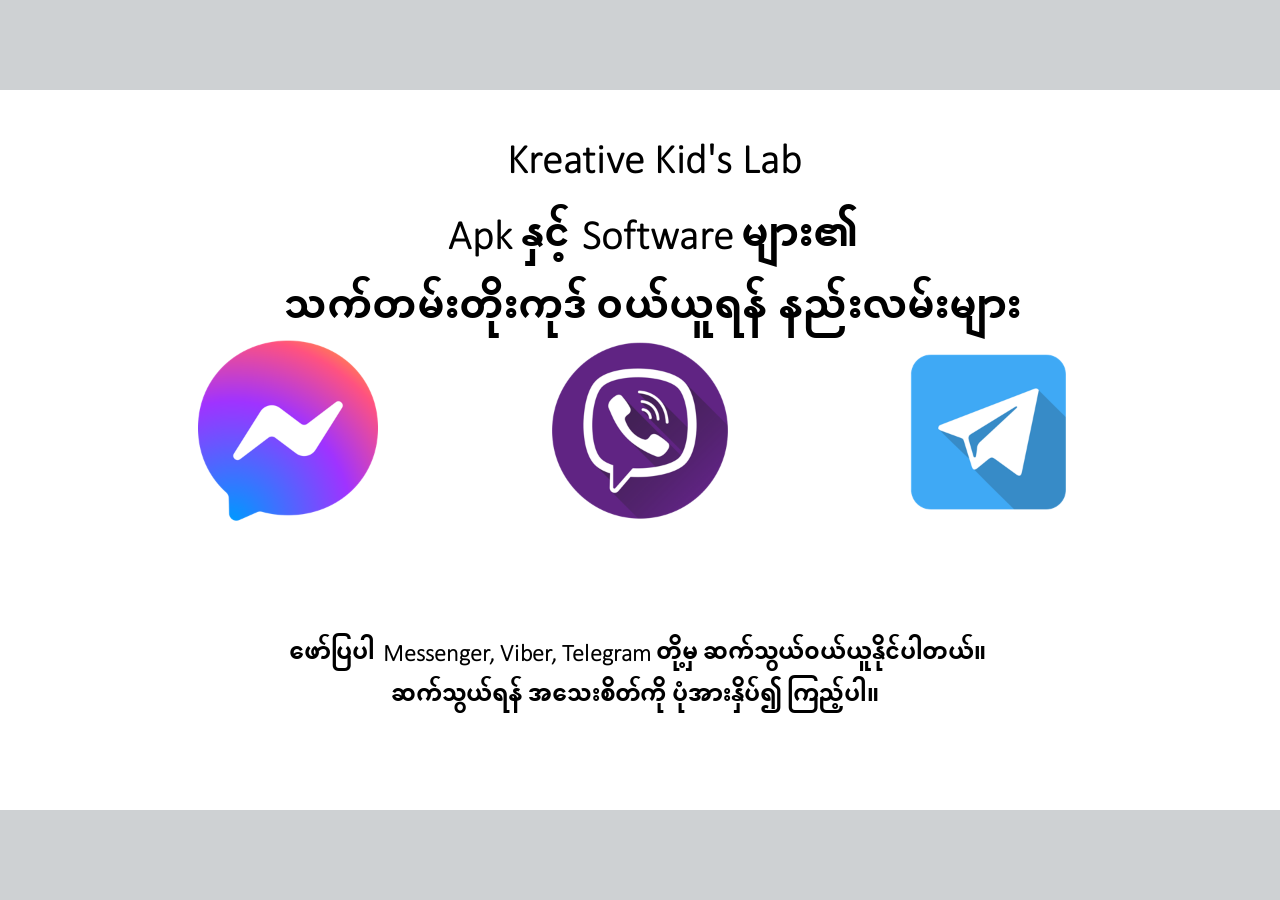
==== index.html @ 4addcc76 "initial commit" ====
<!DOCTYPE html>
<!-- Created with iSpring --><!-- 1920 1080 --><!--version 10.1.3.9004 --><!--type html --><!--mainFolder ./ -->
<html style=background-color:#ced1d3;>
<head>
    <meta http-equiv="Content-Type" content="text/html;charset=utf-8"/><meta name="viewport" content="width=device-width,initial-scale=1,minimum-scale=1,maximum-scale=1,user-scalable=no"/><meta name="format-detection" content="telephone=no"/><meta name="apple-mobile-web-app-capable" content="yes"/><meta name="apple-mobile-web-app-status-bar-style" content="black"/><meta http-equiv="X-UA-Compatible" content="IE=edge"/><meta name="msapplication-tap-highlight" content="no"/><title>buycode</title><link rel="apple-touch-icon-precomposed" href="data/apple-touch-icon.png"/><link rel="shortcut icon" type="image/ico" href="data/favicon.ico"/><style>body {background-color:#ced1d3;}#spr0_6339ac2 {display:none;}</style>
    
    
    <style>
		#playerView {
			position:relative;
			-webkit-tap-highlight-color:rgba(0,0,0,0);
			-webkit-user-select:none;
			-moz-user-select:none;
			-webkit-touch-callout:none;
			-webkit-user-drag:none;
		}
		#playerView * {
			position:absolute;
		}
		#preloader {
			width: 50px;
			height: 50px;
			position: absolute;
			top: 0;
			left: 0;
			bottom: 0;
			right: 0;
			margin: auto;
			border-radius: 10px;
			background-color: rgba(0, 0, 0, 0.5);
		}

		#preloader::after {
			content: '';
			position: absolute;
			background: url([data-uri]);
			background-size: cover;
			top: 0;
			left: 0;
			bottom: 0;
			right: 0;
			animation: preloader_spin 1s infinite linear;
			-webkit-animation: preloader_spin 1s infinite linear;
		}

		@keyframes preloader_spin { 0% {transform: rotate(0deg);} 100% {transform: rotate(360deg);} }
		@-webkit-keyframes preloader_spin { 0% {-webkit-transform: rotate(0deg);} 100% {-webkit-transform: rotate(360deg);}}
    </style>
</head>
<body>
	<div id="preloader"></div>
	<script src="data/browsersupport.js?9D2FA565"></script>
	<script src="data/player.js?9D2FA565"></script>
    <div id="content"></div>
    <div id="spr0_6339ac2"></div>
    <script>
		(function(startup){
			function start(savedPresentationState)
			{
				var presInfo = "eNrtW21v28gR/isEi0NbVFL4Tir90FISlQqWJZ1E56XnQKAkyuZZIlW+yOcEBuQizoceissVyRVu0ivup+mfdHaXpEmRenHOvSCoAp9E7s7OPDOz+8zQ5r2kLfoh/VLiZKkmyGKxzMv1osDXlKKqqNWiWGdlWZA5SRLVS7pA+yA8CC6GzsiEu2H69px+yJY5pkCfwgWjwMUQ5oeOa/Zmbp/nFZjlQG42px9yDCsV6AAZtzwvsHyzzzIltsT3ywwj/B6kTPrhS9pGH2foA259NzALtEE//ApP0LMZiHn4FkR4DtsbGxPPxMP46vL5ZYFI215KWtgsPUtL81t0+0lpdov0bLM0cvNWeJwGImFhEoms5klaWNwsPE8KK5sxe3kw1kubOTjWS49T0uUt0oOUtLxZeh6kpLd4OR8lpQVms7Sfwi0z+dEGcXqa2sHo1Hj0JYzP0LgRjU9Wd0GBdtF2oS/xrn9JjyOtl5FdpOrANQ3fmpvUgTX6tUc1jQGlzs6o5eLtccAyvLZcvMIXMv5UqZ4z9s8N1wSJGzxUQZ9cFV8ry6vvYOLH5WJBxJeLN5GcGkos3uAFNfxZjwYX5Ha5+EdoZ7n493Lxr0gLuWCWi/cRMCTxdrn4W1r3h4y1HJAQ9wairbpUFoQqIxRFtsIVhYrEFitKTSvCUE3kazIncPwlSRI9Mnzj+IE3sUYmW/oabefh6ugQ7/JRnAZICFO4zc83/5/[base64]/vezic4sgs5isQwhsAgK7MwSFExEERoJ0iKwo8XeEwCUhcAkI3M4QWF7kk2FAEMRSuVxWWEkpCyIa2R0Q/5yUMIQjPq9U8iRuoZKIfSsso9XrUr0oqxVoGiWlVlTqDFusViSVVfmyomoMYt95sq4lGZfL5WFuFx7+KOAUobJ74Nt8Ns+wAZDNeyKxMpe5/RBRUchh1IGDfprnlk2hKnEHf2PyW8R8FJu5yblFnPM20vI6SYCxpg8RY92kuekmrihAT8cBw6jMsZtEvhKRpBdvVj3+49nZpDRwnDPPd3DB/E8E831O6DBbJ+i0etdqgIrBR6Y1f5tFMDKOpeKEdl+K4XH/cPwg7hRIGEn5iVXFLr9O+0g2a5WKK1Xi4irpysotFQUvLm3v8orzuzwZCORVIrr/TJmBKhu3BXhIi3uNW7nbNmlt43KTqYObT+1qila8+zGd0HV+/UxfDmbGRdwKSsmNFwowZVlmGVEssyz1m9tz8tsof+n4x01BBXv/Kh0PcluLsv0hcUtwclFUqlRv6Jqm7Z06PrXG+ZXEf58TrzUB+uty8V1MGmQBMNZrKmKNsBfKqMqevVSzRCW6y5idPiTO0S5uJM/dD5G26y1d4m6hvY7O1fs4/[base64]/trvlduus7g/6MO+usrx8yTHsPv3zYoTuOkGRY5neSVGbKjMKwMrPvi/d98b4v3vfF+7543xd/0r54bbXa98T7nnhzT5z4m9Cd2+JaReM0pSoURbkmFAVVVYoV9Mc/RVNZAC3KvMBtbIuF3LZY2KUt/hjcn3FnnOvup2qOV/+OuPqbY3MUDA3fcux9g7xvkPcN8r5B3jfI+wb5kzbImyrWvkfe98hreuRwgLxi2KnbNG5F6fbMtKmegd9iDWA+bF7Hts+Uzp3xmIZ1Kv2QLTGSogiyJEqcWKBrCDVX5sqSIosY64rAKC1wArfR641ge7DVOHvPxvELL/[base64]/Z4IJ+hgEvu/YpaFj+6btl2zHnRoIz6/q+B8gWZFw5qabNz82hmZiucgpldrqdLRWqMi1KvJ8ZpyYpYExPDtxncAeobmqVmNrPH4xvIEAdip9tVrVer1Gpan11W5D7TfVitbsV9TqQV9v9yvao0YLVj5yKB9+Tk1qYJ5Ytm3ZJ5QzxgP4lxtgbr2utq63D/sdtaU1QVXFAcxTqmK4mxa11MeNR6reaLf6lSNY34L6RreMuXVCHsGJ594mFT1N1xutR2ihOhyanmcNrInlXwBn+D44sHlxs1HTYGVvm3d6uxO7pjuzfL+Oao02uNTtEo/wSgQrGFkOZRuui53KrOs01Wdat9+rarAWaWjr/d5Rp9Pu6loN2UPht6bBhMTE8igbuh8vmM0c1zdHlGXjDBkp76dOjkO9g0arD1Yw2nC40Wzoz/qHbRwHPXBtCmzcUVer3T1Um2kl4/EuWh5D/PNi9hjysSlmT1RdA5vdA4Kj2tVgoNZ/0tD/hJgAvVwPkTm3/FPK6s1ctJHNuTEJSAjhDHmx1ugQqJ1OuAljFBU4VkSo2m7p3XaT7IF+S3uqo42KvnKmO13tMapl6ItMH3W7Wksn263f6OEUV9uHnaZGUvzMCahTY26i4ze3zHOcUKAKyw1PHppA9GHZQRjEWvtQBc+7Wk/vNqooeGgfO657USDbIfBPHRe0etTI8ozBBOKBVKNQoPmZa3pggQTEQVsINtbImRqWXSIWADFsy47a6z1pdxFKDejLpQxqZnjeueOOUmiT+sj6RqvaBr+relIH2szxerBo2UPAbA79aA3YVLE7YbSeNFq19pO+TkKOAjUNPB+CMZ1NTN/Eti0EzBgSyjDH6K3PiQksgl0FIziEoVeHsIXURxrw1VNIA8piOzvRPkDtx0F24pmGiAZ94qkEf0FWo1zEKR0aKLSTi/AkoBjNLSfwYATFDTKCkXmlPG097csjSEFDba7bIGRxdP5PrDm0SxBW0w31wQaEUgDk2P/[base64]/fhoYVqHE8JhN6AwDfTw0yyCadOlPUIyP1pC+CIoJi0tY1ksHbshTX6TsVpnyt6WIVa95YrvI13VaBqEZHyu6xOm81jRPzcw2vpOTy8r8K1gtY";
				PresentationPlayer.start(presInfo, "content", "playerView", onPlayerInit, savedPresentationState);
				function onPlayerInit(player)
				{
					(function(player){
	(function(player)
{
	function findConnector(win)
	{
		var retries = 0;
		while (!win.ispringPresentationConnector && win.parent && win.parent != win)
		{
			++retries;
			if (retries > 7)
			{
				return null;
			}

			win = win.parent;
		}
		return win.ispringPresentationConnector;
	}

	function getConnector()
	{
		var api = findConnector(window);
		if (!api && window.opener && (typeof(window.opener) != "undefined"))
		{
			api = findConnector(window.opener);
		}
		return api;
	}

	var connector = getConnector();
	if (connector)
	{
		connector.register(player);
	}
})(player);

})(player);

					var preloader = document.getElementById("preloader");
					preloader.parentNode.removeChild(preloader);
				}
			}

			if (startup)
				startup(start);
			else
				start();
		})();
    </script>
</body>
</html>
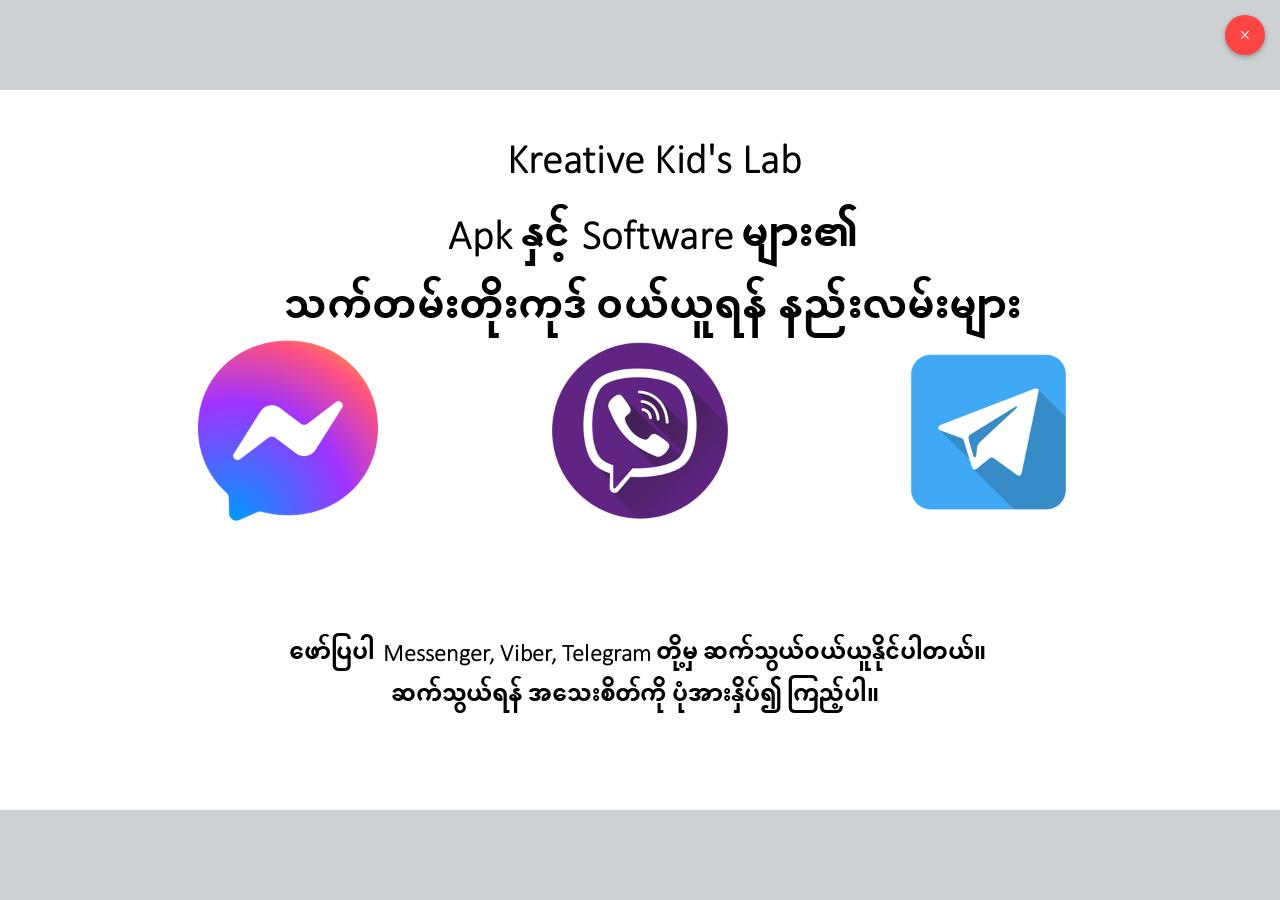
==== commit d2e2a0de: "Update index.html" ====
--- a/index.html
+++ b/index.html
@@ -47,6 +47,38 @@
 		@-webkit-keyframes preloader_spin { 0% {-webkit-transform: rotate(0deg);} 100% {-webkit-transform: rotate(360deg);}}
     </style>
 </head>
+	<div id="closeButton" style="
+    position: fixed;
+    top: 15px;
+    right: 15px;
+    width: 40px;
+    height: 40px;
+    background: #ff4444;
+    color: white;
+    border-radius: 50%;
+    text-align: center;
+    line-height: 40px;
+    font-size: 20px;
+    cursor: pointer;
+    z-index: 10000;
+    box-shadow: 0 2px 5px rgba(0,0,0,0.3);
+">×</div>
+
+<script>
+document.getElementById('closeButton').addEventListener('click', function() {
+    // Browser tab ကိုပိတ်ခြင်း
+    if (window.opener && !window.opener.closed) {
+        window.close();
+    } else {
+        // Alternative method
+        window.history.length > 1 ? window.history.back() : window.close();
+    }
+});
+
+// ဒါမှမဟုတ် parent window ကိုပြန်ပို့ခြင်း
+// window.parent.postMessage('closePresentation', '*');
+</script>
+
 <body>
 	<div id="preloader"></div>
 	<script src="data/browsersupport.js?9D2FA565"></script>
@@ -111,4 +143,4 @@
 		})();
     </script>
 </body>
-</html>+</html>
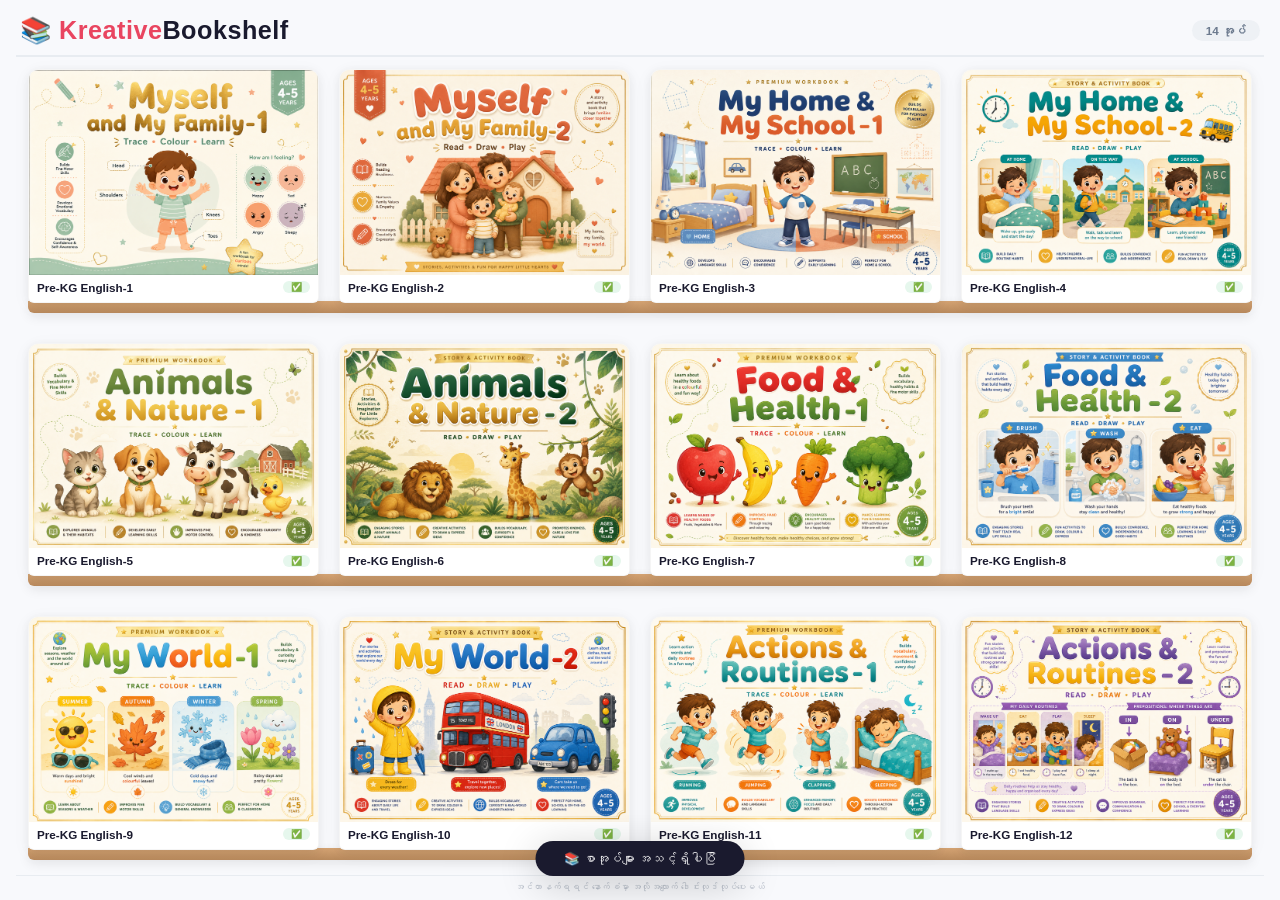
==== commit 19de1777: "Add files via upload" ====
--- a/index.html
+++ b/index.html
@@ -1,146 +1,601 @@
-<!DOCTYPE html>
-<!-- Created with iSpring --><!-- 1920 1080 --><!--version 10.1.3.9004 --><!--type html --><!--mainFolder ./ -->
-<html style=background-color:#ced1d3;>
-<head>
-    <meta http-equiv="Content-Type" content="text/html;charset=utf-8"/><meta name="viewport" content="width=device-width,initial-scale=1,minimum-scale=1,maximum-scale=1,user-scalable=no"/><meta name="format-detection" content="telephone=no"/><meta name="apple-mobile-web-app-capable" content="yes"/><meta name="apple-mobile-web-app-status-bar-style" content="black"/><meta http-equiv="X-UA-Compatible" content="IE=edge"/><meta name="msapplication-tap-highlight" content="no"/><title>buycode</title><link rel="apple-touch-icon-precomposed" href="data/apple-touch-icon.png"/><link rel="shortcut icon" type="image/ico" href="data/favicon.ico"/><style>body {background-color:#ced1d3;}#spr0_6339ac2 {display:none;}</style>
-    
-    
-    <style>
-		#playerView {
-			position:relative;
-			-webkit-tap-highlight-color:rgba(0,0,0,0);
-			-webkit-user-select:none;
-			-moz-user-select:none;
-			-webkit-touch-callout:none;
-			-webkit-user-drag:none;
-		}
-		#playerView * {
-			position:absolute;
-		}
-		#preloader {
-			width: 50px;
-			height: 50px;
-			position: absolute;
-			top: 0;
-			left: 0;
-			bottom: 0;
-			right: 0;
-			margin: auto;
-			border-radius: 10px;
-			background-color: rgba(0, 0, 0, 0.5);
-		}
-
-		#preloader::after {
-			content: '';
-			position: absolute;
-			background: url([data-uri]);
-			background-size: cover;
-			top: 0;
-			left: 0;
-			bottom: 0;
-			right: 0;
-			animation: preloader_spin 1s infinite linear;
-			-webkit-animation: preloader_spin 1s infinite linear;
-		}
-
-		@keyframes preloader_spin { 0% {transform: rotate(0deg);} 100% {transform: rotate(360deg);} }
-		@-webkit-keyframes preloader_spin { 0% {-webkit-transform: rotate(0deg);} 100% {-webkit-transform: rotate(360deg);}}
-    </style>
-</head>
-	<div id="closeButton" style="
-    position: fixed;
-    top: 15px;
-    right: 15px;
-    width: 40px;
-    height: 40px;
-    background: #ff4444;
-    color: white;
-    border-radius: 50%;
-    text-align: center;
-    line-height: 40px;
-    font-size: 20px;
-    cursor: pointer;
-    z-index: 10000;
-    box-shadow: 0 2px 5px rgba(0,0,0,0.3);
-">×</div>
-
-<script>
-document.getElementById('closeButton').addEventListener('click', function() {
-    // Browser tab ကိုပိတ်ခြင်း
-    if (window.opener && !window.opener.closed) {
-        window.close();
-    } else {
-        // Alternative method
-        window.history.length > 1 ? window.history.back() : window.close();
-    }
-});
-
-// ဒါမှမဟုတ် parent window ကိုပြန်ပို့ခြင်း
-// window.parent.postMessage('closePresentation', '*');
-</script>
-
-<body>
-	<div id="preloader"></div>
-	<script src="data/browsersupport.js?9D2FA565"></script>
-	<script src="data/player.js?9D2FA565"></script>
-    <div id="content"></div>
-    <div id="spr0_6339ac2"></div>
-    <script>
-		(function(startup){
-			function start(savedPresentationState)
-			{
-				var presInfo = "eNrtW21v28gR/isEi0NbVFL4Tir90FISlQqWJZ1E56XnQKAkyuZZIlW+yOcEBuQizoceissVyRVu0ivup+mfdHaXpEmRenHOvSCoAp9E7s7OPDOz+8zQ5r2kLfoh/VLiZKkmyGKxzMv1osDXlKKqqNWiWGdlWZA5SRLVS7pA+yA8CC6GzsiEu2H69px+yJY5pkCfwgWjwMUQ5oeOa/Zmbp/nFZjlQG42px9yDCsV6AAZtzwvsHyzzzIltsT3ywwj/B6kTPrhS9pGH2foA259NzALtEE//ApP0LMZiHn4FkR4DtsbGxPPxMP46vL5ZYFI215KWtgsPUtL81t0+0lpdov0bLM0cvNWeJwGImFhEoms5klaWNwsPE8KK5sxe3kw1kubOTjWS49T0uUt0oOUtLxZeh6kpLd4OR8lpQVms7Sfwi0z+dEGcXqa2sHo1Hj0JYzP0LgRjU9Wd0GBdtF2oS/xrn9JjyOtl5FdpOrANQ3fmpvUgTX6tUc1jQGlzs6o5eLtccAyvLZcvMIXMv5UqZ4z9s8N1wSJGzxUQZ9cFV8ry6vvYOLH5WJBxJeLN5GcGkos3uAFNfxZjwYX5Ha5+EdoZ7n493Lxr0gLuWCWi/cRMCTxdrn4W1r3h4y1HJAQ9wairbpUFoQqIxRFtsIVhYrEFitKTSvCUE3kazIncPwlSRI9Mnzj+IE3sUYmW/oabefh6ugQ7/JRnAZICFO4zc83/5/[base64]/vezic4sgs5isQwhsAgK7MwSFExEERoJ0iKwo8XeEwCUhcAkI3M4QWF7kk2FAEMRSuVxWWEkpCyIa2R0Q/5yUMIQjPq9U8iRuoZKIfSsso9XrUr0oqxVoGiWlVlTqDFusViSVVfmyomoMYt95sq4lGZfL5WFuFx7+KOAUobJ74Nt8Ns+wAZDNeyKxMpe5/RBRUchh1IGDfprnlk2hKnEHf2PyW8R8FJu5yblFnPM20vI6SYCxpg8RY92kuekmrihAT8cBw6jMsZtEvhKRpBdvVj3+49nZpDRwnDPPd3DB/E8E831O6DBbJ+i0etdqgIrBR6Y1f5tFMDKOpeKEdl+K4XH/cPwg7hRIGEn5iVXFLr9O+0g2a5WKK1Xi4irpysotFQUvLm3v8orzuzwZCORVIrr/TJmBKhu3BXhIi3uNW7nbNmlt43KTqYObT+1qila8+zGd0HV+/UxfDmbGRdwKSsmNFwowZVlmGVEssyz1m9tz8tsof+n4x01BBXv/Kh0PcluLsv0hcUtwclFUqlRv6Jqm7Z06PrXG+ZXEf58TrzUB+uty8V1MGmQBMNZrKmKNsBfKqMqevVSzRCW6y5idPiTO0S5uJM/dD5G26y1d4m6hvY7O1fs4/[base64]/trvlduus7g/6MO+usrx8yTHsPv3zYoTuOkGRY5neSVGbKjMKwMrPvi/d98b4v3vfF+7543xd/0r54bbXa98T7nnhzT5z4m9Cd2+JaReM0pSoURbkmFAVVVYoV9Mc/RVNZAC3KvMBtbIuF3LZY2KUt/hjcn3FnnOvup2qOV/+OuPqbY3MUDA3fcux9g7xvkPcN8r5B3jfI+wb5kzbImyrWvkfe98hreuRwgLxi2KnbNG5F6fbMtKmegd9iDWA+bF7Hts+Uzp3xmIZ1Kv2QLTGSogiyJEqcWKBrCDVX5sqSIosY64rAKC1wArfR641ge7DVOHvPxvELL/[base64]/Z4IJ+hgEvu/YpaFj+6btl2zHnRoIz6/q+B8gWZFw5qabNz82hmZiucgpldrqdLRWqMi1KvJ8ZpyYpYExPDtxncAeobmqVmNrPH4xvIEAdip9tVrVer1Gpan11W5D7TfVitbsV9TqQV9v9yvao0YLVj5yKB9+Tk1qYJ5Ytm3ZJ5QzxgP4lxtgbr2utq63D/sdtaU1QVXFAcxTqmK4mxa11MeNR6reaLf6lSNY34L6RreMuXVCHsGJ594mFT1N1xutR2ihOhyanmcNrInlXwBn+D44sHlxs1HTYGVvm3d6uxO7pjuzfL+Oao02uNTtEo/wSgQrGFkOZRuui53KrOs01Wdat9+rarAWaWjr/d5Rp9Pu6loN2UPht6bBhMTE8igbuh8vmM0c1zdHlGXjDBkp76dOjkO9g0arD1Yw2nC40Wzoz/qHbRwHPXBtCmzcUVer3T1Um2kl4/EuWh5D/PNi9hjysSlmT1RdA5vdA4Kj2tVgoNZ/0tD/hJgAvVwPkTm3/FPK6s1ctJHNuTEJSAjhDHmx1ugQqJ1OuAljFBU4VkSo2m7p3XaT7IF+S3uqo42KvnKmO13tMapl6ItMH3W7Wksn263f6OEUV9uHnaZGUvzMCahTY26i4ze3zHOcUKAKyw1PHppA9GHZQRjEWvtQBc+7Wk/vNqooeGgfO657USDbIfBPHRe0etTI8ozBBOKBVKNQoPmZa3pggQTEQVsINtbImRqWXSIWADFsy47a6z1pdxFKDejLpQxqZnjeueOOUmiT+sj6RqvaBr+relIH2szxerBo2UPAbA79aA3YVLE7YbSeNFq19pO+TkKOAjUNPB+CMZ1NTN/Eti0EzBgSyjDH6K3PiQksgl0FIziEoVeHsIXURxrw1VNIA8piOzvRPkDtx0F24pmGiAZ94qkEf0FWo1zEKR0aKLSTi/AkoBjNLSfwYATFDTKCkXmlPG097csjSEFDba7bIGRxdP5PrDm0SxBW0w31wQaEUgDk2P/[base64]/fhoYVqHE8JhN6AwDfTw0yyCadOlPUIyP1pC+CIoJi0tY1ksHbshTX6TsVpnyt6WIVa95YrvI13VaBqEZHyu6xOm81jRPzcw2vpOTy8r8K1gtY";
-				PresentationPlayer.start(presInfo, "content", "playerView", onPlayerInit, savedPresentationState);
-				function onPlayerInit(player)
-				{
-					(function(player){
-	(function(player)
-{
-	function findConnector(win)
-	{
-		var retries = 0;
-		while (!win.ispringPresentationConnector && win.parent && win.parent != win)
-		{
-			++retries;
-			if (retries > 7)
-			{
-				return null;
-			}
-
-			win = win.parent;
-		}
-		return win.ispringPresentationConnector;
-	}
-
-	function getConnector()
-	{
-		var api = findConnector(window);
-		if (!api && window.opener && (typeof(window.opener) != "undefined"))
-		{
-			api = findConnector(window.opener);
-		}
-		return api;
-	}
-
-	var connector = getConnector();
-	if (connector)
-	{
-		connector.register(player);
-	}
-})(player);
-
-})(player);
-
-					var preloader = document.getElementById("preloader");
-					preloader.parentNode.removeChild(preloader);
-				}
-			}
-
-			if (startup)
-				startup(start);
-			else
-				start();
-		})();
-    </script>
-</body>
-</html>
+<!DOCTYPE html>
+<html lang="my">
+<head>
+    <meta charset="UTF-8">
+    <meta name="viewport" content="width=device-width, initial-scale=1.0, maximum-scale=1.0, minimum-scale=1.0, user-scalable=no, viewport-fit=cover">
+    <meta name="screen-orientation" content="landscape">
+    <title>Kreative Books Shelf</title>
+    <style>
+        * {
+            margin: 0;
+            padding: 0;
+            box-sizing: border-box;
+        }
+        html,
+        body {
+            width: 100%;
+            height: 100%;
+            overflow: hidden;
+            background: #ffffff;
+            font-family: 'Segoe UI', Tahoma, Geneva, Verdana, sans-serif;
+            color: #1a1a2e;
+            position: fixed;
+            top: 0;
+            left: 0;
+        }
+        #app {
+            width: 100vw;
+            height: 100vh;
+            height: 100dvh;
+            display: flex;
+            flex-direction: column;
+            background: #f8f9fc;
+            overflow: hidden;
+            padding: 10px 16px 6px 16px;
+        }
+        .header {
+            display: flex;
+            align-items: center;
+            justify-content: space-between;
+            padding: 6px 4px 10px 4px;
+            flex-shrink: 0;
+            border-bottom: 2px solid #e8ecf1;
+        }
+        .header h1 {
+            font-size: clamp(18px, 2.8vh, 32px);
+            font-weight: 800;
+            color: #1a1a2e;
+            letter-spacing: 0.5px;
+        }
+        .header h1 span {
+            color: #e94560;
+        }
+        .header .badge {
+            font-size: clamp(10px, 1.3vh, 14px);
+            color: #6c7a8e;
+            background: #eef1f5;
+            padding: 4px 14px;
+            border-radius: 20px;
+            font-weight: 600;
+        }
+        .shelf-container {
+            flex: 1;
+            overflow-y: auto;
+            overflow-x: hidden;
+            padding: 12px 0 8px 0;
+            scroll-behavior: smooth;
+            scrollbar-width: thin;
+            scrollbar-color: #d0d5dd #f0f2f5;
+        }
+        .shelf-container::-webkit-scrollbar {
+            width: 6px;
+        }
+        .shelf-container::-webkit-scrollbar-track {
+            background: #f0f2f5;
+            border-radius: 4px;
+        }
+        .shelf-container::-webkit-scrollbar-thumb {
+            background: #d0d5dd;
+            border-radius: 4px;
+        }
+        .shelf-container::-webkit-scrollbar-thumb:hover {
+            background: #b0b8c4;
+        }
+        .shelf-row {
+            margin-bottom: 28px;
+            position: relative;
+        }
+        .shelf-row::after {
+            content: '';
+            position: absolute;
+            bottom: -6px;
+            left: 2%;
+            width: 96%;
+            height: 10px;
+            background: linear-gradient(180deg, #d4a373, #b8895c);
+            border-radius: 0 0 6px 6px;
+            box-shadow: 0 4px 12px rgba(0, 0, 0, 0.08);
+            z-index: 0;
+        }
+        .shelf-row::before {
+            content: '';
+            position: absolute;
+            bottom: -10px;
+            left: 4%;
+            width: 92%;
+            height: 14px;
+            background: radial-gradient(ellipse at 50% 0%, rgba(0, 0, 0, 0.06) 0%, transparent 70%);
+            z-index: 0;
+            filter: blur(4px);
+        }
+        .book-grid {
+            display: grid;
+            grid-template-columns: repeat(4, 1fr);
+            gap: 18px 14px;
+            padding: 0 6px 4px 6px;
+            position: relative;
+            z-index: 1;
+        }
+        .book-card {
+            background: #ffffff;
+            border-radius: 10px 10px 6px 6px;
+            overflow: hidden;
+            cursor: pointer;
+            transition: 0.25s ease;
+            box-shadow: 0 2px 8px rgba(0, 0, 0, 0.06), 0 4px 20px rgba(0, 0, 0, 0.04);
+            border: 1px solid rgba(0, 0, 0, 0.04);
+            display: flex;
+            flex-direction: column;
+            position: relative;
+        }
+        .book-card:hover {
+            transform: translateY(-4px);
+            box-shadow: 0 6px 20px rgba(0, 0, 0, 0.10), 0 8px 30px rgba(0, 0, 0, 0.06);
+        }
+        .book-card:active {
+            transform: scale(0.95) translateY(-2px);
+        }
+        .book-card .cover-wrap {
+            position: relative;
+            width: 100%;
+            padding-bottom: 70.8%;
+            background: #f0f2f5;
+            overflow: hidden;
+        }
+        .book-card .cover-wrap img {
+            position: absolute;
+            top: 0;
+            left: 0;
+            width: 100%;
+            height: 100%;
+            object-fit: cover;
+            display: block;
+            background: #f0f2f5;
+            transition: 0.3s;
+        }
+        .book-card .cover-wrap img:hover {
+            transform: scale(1.02);
+        }
+        .book-card .cover-wrap .placeholder {
+            position: absolute;
+            top: 0;
+            left: 0;
+            width: 100%;
+            height: 100%;
+            display: flex;
+            align-items: center;
+            justify-content: center;
+            background: linear-gradient(135deg, #e8ecf1, #d5dbe4);
+            font-size: clamp(28px, 5vh, 50px);
+            color: rgba(0, 0, 0, 0.10);
+        }
+        .book-card .book-info {
+            padding: 6px 8px 8px 8px;
+            display: flex;
+            justify-content: space-between;
+            align-items: center;
+            gap: 6px;
+            background: #ffffff;
+            flex-shrink: 0;
+        }
+        .book-card .book-title {
+            font-size: clamp(10px, 1.3vh, 14px);
+            font-weight: 600;
+            color: #1a1a2e;
+            white-space: nowrap;
+            overflow: hidden;
+            text-overflow: ellipsis;
+            flex: 1;
+            min-width: 0;
+        }
+        .status-badge {
+            font-size: clamp(8px, 1vh, 11px);
+            padding: 1px 8px;
+            border-radius: 12px;
+            font-weight: 600;
+            white-space: nowrap;
+            flex-shrink: 0;
+            transition: 0.3s;
+        }
+        .status-badge.ready {
+            background: #e6f7ed;
+            color: #1a9c5e;
+        }
+        .status-badge.downloading {
+            background: #fef3e2;
+            color: #d4880f;
+            animation: pulse 0.9s infinite;
+        }
+        .status-badge.pending {
+            background: #f0f2f5;
+            color: #8a9aa8;
+        }
+        @keyframes pulse {
+            0%,
+            100% {
+                opacity: 1;
+            }
+            50% {
+                opacity: 0.4;
+            }
+        }
+        .book-card .progress-wrap {
+            height: 3px;
+            background: #eef1f5;
+            border-radius: 2px;
+            margin: 0 8px 6px 8px;
+            overflow: hidden;
+            flex-shrink: 0;
+        }
+        .book-card .progress-wrap .fill {
+            height: 100%;
+            width: 0%;
+            background: linear-gradient(90deg, #e94560, #f7971e);
+            border-radius: 2px;
+            transition: 0.4s ease;
+        }
+        #notification {
+            position: fixed;
+            bottom: 24px;
+            left: 50%;
+            transform: translateX(-50%) translateY(80px);
+            background: #1a1a2e;
+            color: #fff;
+            padding: 10px 28px;
+            border-radius: 30px;
+            font-size: clamp(12px, 1.4vh, 15px);
+            opacity: 0;
+            transition: 0.5s cubic-bezier(0.16, 1, 0.3, 1);
+            pointer-events: none;
+            max-width: 92%;
+            text-align: center;
+            z-index: 999;
+            box-shadow: 0 8px 40px rgba(0, 0, 0, 0.2);
+            font-weight: 500;
+        }
+        #notification.show {
+            opacity: 1;
+            transform: translateX(-50%) translateY(0px);
+        }
+        #webview-container {
+            display: none;
+            width: 100vw;
+            height: 100vh;
+            height: 100dvh;
+            position: fixed;
+            top: 0;
+            left: 0;
+            z-index: 1000;
+            background: #ffffff;
+            overflow: hidden;
+        }
+        #webview-container iframe {
+            width: 100%;
+            height: 100%;
+            border: none;
+            display: block;
+            background: #ffffff;
+        }
+        #close-btn {
+            position: absolute;
+            top: 14px;
+            right: 18px;
+            font-size: clamp(22px, 3.5vh, 32px);
+            color: #1a1a2e;
+            background: rgba(255, 255, 255, 0.92);
+            backdrop-filter: blur(8px);
+            border: 1px solid rgba(0, 0, 0, 0.08);
+            border-radius: 50%;
+            width: clamp(38px, 5.5vh, 48px);
+            height: clamp(38px, 5.5vh, 48px);
+            cursor: pointer;
+            z-index: 1001;
+            transition: 0.2s;
+            display: flex;
+            align-items: center;
+            justify-content: center;
+            line-height: 1;
+            box-shadow: 0 4px 20px rgba(0, 0, 0, 0.10);
+            font-weight: 700;
+        }
+        #close-btn:active {
+            transform: scale(0.88);
+            background: #f0f2f5;
+        }
+        @media (orientation: landscape) {
+            .book-grid {
+                grid-template-columns: repeat(4, 1fr);
+                gap: 16px 12px;
+            }
+        }
+        @media (orientation: portrait) {
+            .book-grid {
+                grid-template-columns: repeat(2, 1fr);
+                gap: 14px 10px;
+            }
+            .shelf-row::after {
+                width: 96%;
+                left: 2%;
+            }
+            .shelf-row::before {
+                width: 90%;
+                left: 5%;
+            }
+        }
+        @media (max-width: 480px) and (orientation: portrait) {
+            .book-grid {
+                grid-template-columns: repeat(2, 1fr);
+                gap: 10px 8px;
+            }
+            .header h1 {
+                font-size: 16px;
+            }
+            .book-card .book-info {
+                padding: 4px 6px 6px 6px;
+            }
+        }
+        @media (min-width: 1024px) {
+            .book-grid {
+                gap: 24px 20px;
+                padding: 0 12px 4px 12px;
+            }
+            .shelf-row::after {
+                width: 98%;
+                left: 1%;
+                height: 12px;
+            }
+            .shelf-row {
+                margin-bottom: 36px;
+            }
+        }
+        @media (min-width: 1440px) {
+            .book-grid {
+                grid-template-columns: repeat(4, 1fr);
+                max-width: 1200px;
+                margin: 0 auto;
+            }
+            .shelf-row::after {
+                max-width: 1200px;
+                left: 50%;
+                transform: translateX(-50%);
+                width: 98%;
+            }
+            .shelf-row::before {
+                max-width: 1200px;
+                left: 50%;
+                transform: translateX(-50%);
+                width: 94%;
+            }
+        }
+        .footer {
+            text-align: center;
+            font-size: clamp(8px, 1vh, 11px);
+            color: #b0b8c4;
+            padding: 6px 0 2px 0;
+            flex-shrink: 0;
+            border-top: 1px solid #e8ecf1;
+            letter-spacing: 0.3px;
+            background: #f8f9fc;
+        }
+        .scroll-hint {
+            text-align: center;
+            font-size: clamp(10px, 1.2vh, 13px);
+            color: #b0b8c4;
+            padding: 4px 0 2px 0;
+            opacity: 0.6;
+            flex-shrink: 0;
+        }
+        .scroll-hint .arrow {
+            display: inline-block;
+            animation: bounce 1.8s infinite;
+        }
+        @keyframes bounce {
+            0%,
+            100% {
+                transform: translateY(0);
+            }
+            50% {
+                transform: translateY(4px);
+            }
+        }
+    </style>
+</head>
+<body>
+
+    <div id="app">
+        <div class="header">
+            <h1>📚 <span>Kreative</span>Bookshelf</h1>
+            <span class="badge" id="book-count">၁၄ အုပ်</span>
+        </div>
+        <div class="shelf-container" id="shelf-container">
+            <div id="shelf-rows"></div>
+            <div class="scroll-hint" id="scroll-hint">
+                <span class="arrow">⬇</span> အောက်ကိုဆင်းပြီး ကြည့်ရှုပါ <span class="arrow">⬇</span>
+            </div>
+        </div>
+        <div class="footer">အင်တာနက်ရရင် နောက်ခံမှာ အလိုအလျောက် ဒေါင်းလုဒ်လုပ်ပေးမယ်</div>
+    </div>
+
+    <div id="notification"></div>
+
+    <div id="webview-container">
+        <button id="close-btn">✕</button>
+        <iframe id="book-iframe" allowfullscreen></iframe>
+    </div>
+
+    <script>
+        const REMOTE_BOOKS = {
+            book1: 'https://bookstore.kkl.education/PKGbook1/',
+            book2: 'https://bookstore.kkl.education/notavaliable/index.html',
+            book3: 'https://bookstore.kkl.education/notavaliable/index.html',
+            book4: 'https://bookstore.kkl.education/notavaliable/index.html',
+            book5: 'https://bookstore.kkl.education/notavaliable/index.html',
+            book6: 'https://bookstore.kkl.education/notavaliable/index.html',
+            book7: 'https://bookstore.kkl.education/notavaliable/index.html',
+            book8: 'https://bookstore.kkl.education/notavaliable/index.html',
+            book9: 'https://bookstore.kkl.education/notavaliable/index.html',
+            book10: 'https://bookstore.kkl.education/notavaliable/index.html',
+            book11: 'https://bookstore.kkl.education/notavaliable/index.html',
+            book12: 'https://bookstore.kkl.education/notavaliable/index.html',
+            book13: 'https://bookstore.kkl.education/notavaliable/index.html',
+            book14: 'https://bookstore.kkl.education/notavaliable/index.html'
+        };
+
+        const BOOK_META = {
+            book1: { title: 'Pre-KG English-1', cover: 'covers/book1.png' },
+            book2: { title: 'Pre-KG English-2', cover: 'covers/book2.png' },
+            book3: { title: 'Pre-KG English-3', cover: 'covers/book3.png' },
+            book4: { title: 'Pre-KG English-4', cover: 'covers/book4.png' },
+            book5: { title: 'Pre-KG English-5', cover: 'covers/book5.png' },
+            book6: { title: 'Pre-KG English-6', cover: 'covers/book6.png' },
+            book7: { title: 'Pre-KG English-7', cover: 'covers/book7.png' },
+            book8: { title: 'Pre-KG English-8', cover: 'covers/book8.png' },
+            book9: { title: 'Pre-KG English-9', cover: 'covers/book9.png' },
+            book10: { title: 'Pre-KG English-10', cover: 'covers/book10.png' },
+            book11: { title: 'Pre-KG English-11', cover: 'covers/book11.png' },
+            book12: { title: 'Pre-KG English-12', cover: 'covers/book12.png' },
+            book13: { title: 'Pre-KG English-13', cover: 'covers/book13.png' },
+            book14: { title: 'Pre-KG English-14', cover: 'covers/book14.png' }
+        };
+
+        async function openBook(bookId) {
+            const iframe = document.getElementById('book-iframe');
+            const container = document.getElementById('webview-container');
+            
+            const url = REMOTE_BOOKS[bookId];
+            if (!url) {
+                showNotification('❌ စာအုပ်လိပ်စာ မတွေ့ပါ');
+                return;
+            }
+
+            try {
+                showNotification(`⏳ ${BOOK_META[bookId].title} ဖွင့်နေပါသည်...`);
+                
+                iframe.src = url;
+                container.style.display = 'block';
+                
+                if (container.requestFullscreen) {
+                    try { await container.requestFullscreen(); } catch (e) {}
+                }
+                
+                showNotification(`📖 ${BOOK_META[bookId].title} ဖွင့်ပြီး`);
+                
+            } catch (error) {
+                console.error('စာအုပ်ဖွင့်ရာတွင် အမှားရှိသည်:', error);
+                showNotification('❌ စာအုပ်ဖွင့်မရပါ၊ အင်တာနက်ကို စစ်ဆေးပါ');
+            }
+        }
+
+        function showNotification(msg) {
+            const el = document.getElementById('notification');
+            el.textContent = msg;
+            el.classList.add('show');
+            clearTimeout(el._timer);
+            el._timer = setTimeout(() => el.classList.remove('show'), 4000);
+        }
+
+        function getCoverHtml(bookId) {
+            const meta = BOOK_META[bookId];
+            if (!meta) {
+                return `<div class="cover-wrap"><div class="placeholder">📖</div></div>`;
+            }
+            return `
+                    <div class="cover-wrap">
+                        <img src="${meta.cover}" alt="${meta.title}" 
+                             onerror="this.style.display='none';this.nextElementSibling.style.display='flex'">
+                        <div class="placeholder" style="display:none;">📖</div>
+                    </div>
+                `;
+        }
+
+        function chunkArray(arr, size) {
+            const result = [];
+            for (let i = 0; i < arr.length; i += size) {
+                result.push(arr.slice(i, i + size));
+            }
+            return result;
+        }
+
+        async function renderBooks() {
+            const container = document.getElementById('shelf-rows');
+            const allBookIds = Object.keys(REMOTE_BOOKS);
+            const rows = chunkArray(allBookIds, 4);
+
+            let html = '';
+
+            for (const row of rows) {
+                html += `<div class="shelf-row"><div class="book-grid">`;
+
+                for (const id of row) {
+                    const meta = BOOK_META[id];
+                    const title = meta ? meta.title : id;
+
+                    html += `
+                            <div class="book-card" data-book="${id}">
+                                ${getCoverHtml(id)}
+                                <div class="book-info">
+                                    <span class="book-title">${title}</span>
+                                    <span class="status-badge ready">✅</span>
+                                </div>
+                            </div>
+                        `;
+                }
+
+                html += `</div></div>`;
+            }
+
+            container.innerHTML = html;
+
+            container.querySelectorAll('.book-card').forEach(el => {
+                el.addEventListener('click', function() {
+                    const bookId = this.dataset.book;
+                    openBook(bookId);
+                });
+            });
+
+            document.getElementById('book-count').textContent = allBookIds.length + ' အုပ်';
+
+            const shelfContainer = document.getElementById('shelf-container');
+            const hint = document.getElementById('scroll-hint');
+            setTimeout(() => {
+                if (shelfContainer.scrollHeight <= shelfContainer.clientHeight + 20) {
+                    hint.style.display = 'none';
+                } else {
+                    hint.style.display = 'block';
+                }
+            }, 100);
+        }
+
+        document.getElementById('close-btn').addEventListener('click', function() {
+            const container = document.getElementById('webview-container');
+            const iframe = document.getElementById('book-iframe');
+
+            if (document.fullscreenElement) {
+                document.exitFullscreen().catch(() => {});
+            }
+
+            container.style.display = 'none';
+            iframe.src = '';
+            iframe.srcdoc = '';
+        });
+
+        document.addEventListener('keydown', function(e) {
+            if (e.key === 'Escape') {
+                document.getElementById('close-btn').click();
+            }
+        });
+
+        async function init() {
+            await renderBooks();
+            showNotification('📚 စာအုပ်များ အသင့်ရှိပါပြီ');
+        }
+
+        document.addEventListener('DOMContentLoaded', init);
+
+        if (screen.orientation && screen.orientation.lock) {
+            screen.orientation.lock('landscape').catch(() => {});
+        }
+    </script>
+
+</body>
+</html>
